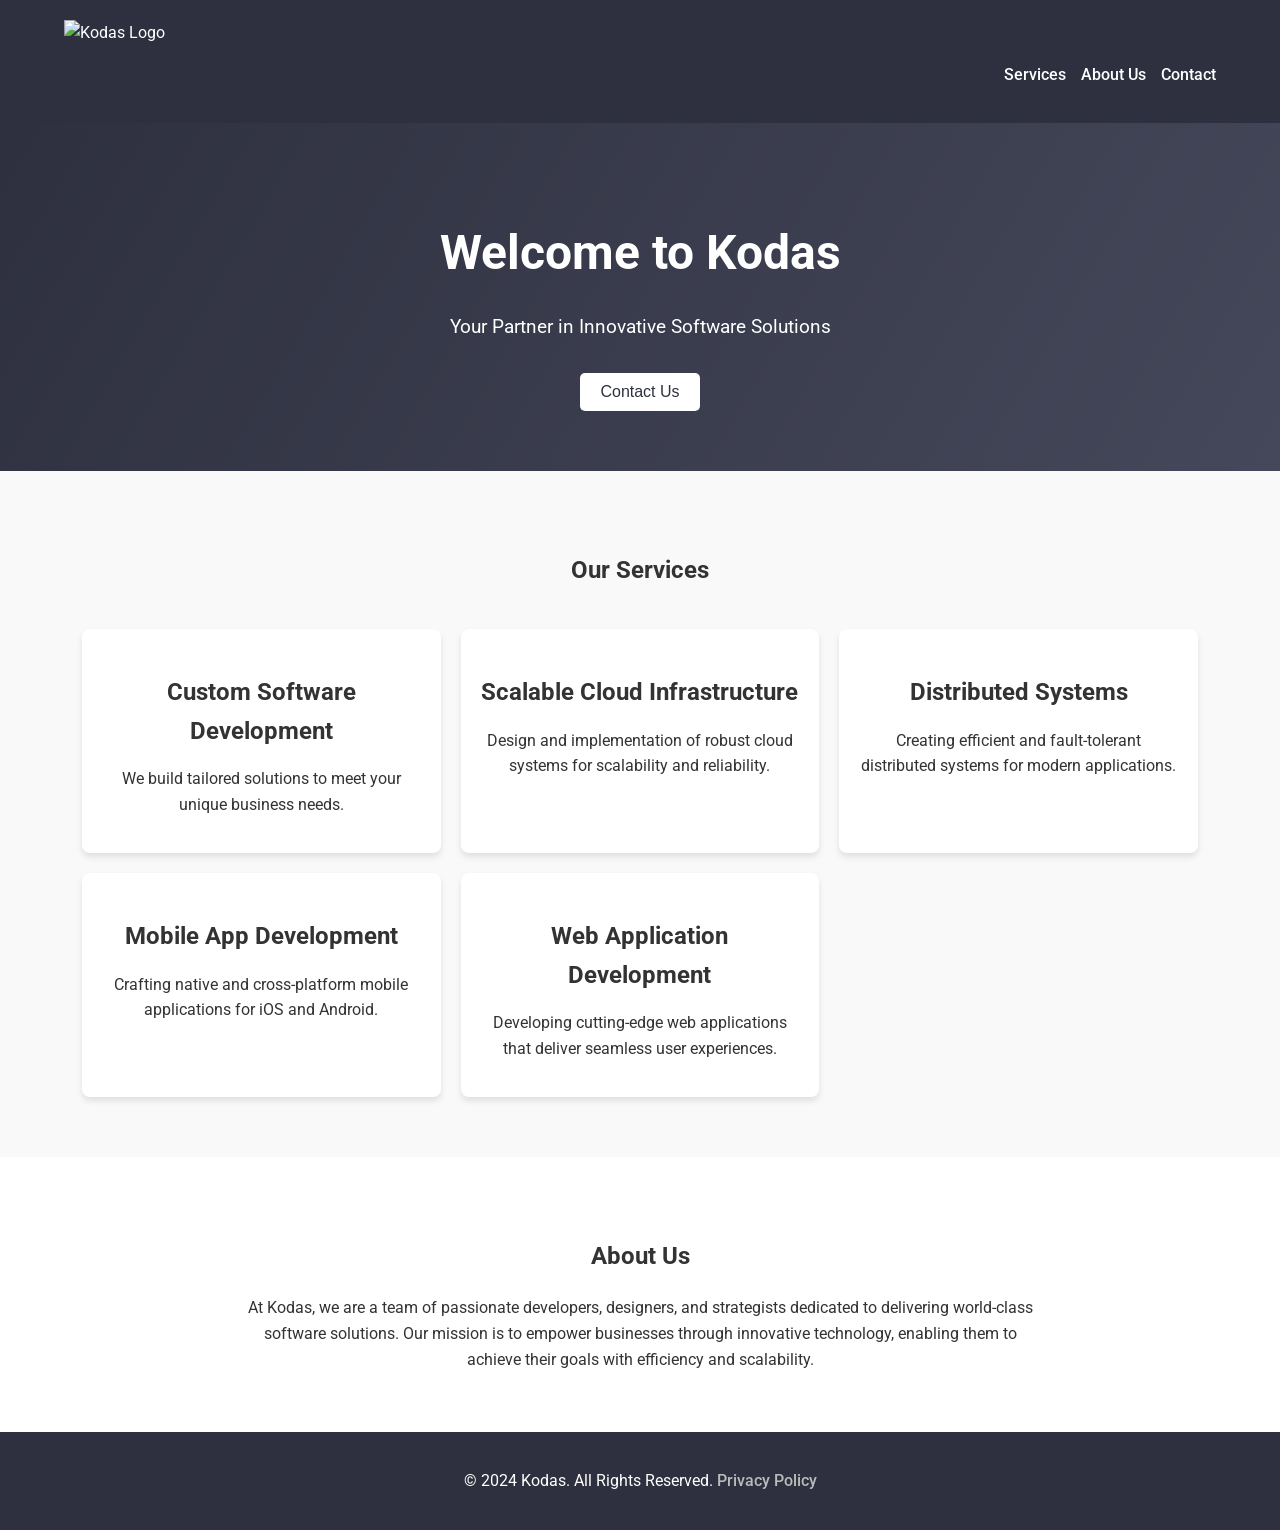
==== index.html @ a38db8ea "Initial commit" ====
<!DOCTYPE html>
<html lang="en">

<head>
    <meta charset="UTF-8">
    <meta name="viewport" content="width=device-width, initial-scale=1.0">
    <meta name="description" content="Landing page for Kodas, a professional software development company.">
    <title>Kodas - Software Development Experts</title>

    <!-- Google Font -->
    <link href="https://fonts.googleapis.com/css2?family=Roboto:wght@400;500;700&display=swap" rel="stylesheet">

    <style>
        body {
            margin: 0;
            font-family: 'Roboto', sans-serif;
            color: #333;
            line-height: 1.6;
        }

        /* General Styles */
        a {
            text-decoration: none;
            color: inherit;
        }

        .container {
            width: 90%;
            max-width: 1200px;
            margin: 0 auto;
        }

        header {
            background: #2e303f;
            color: white;
            padding: 20px 0;
        }

        header .logo img {
            height: 50px;
        }

        header nav ul {
            list-style: none;
            padding: 0;
            display: flex;
            justify-content: flex-end;
            gap: 15px;
        }

        header nav ul li a {
            color: white;
            font-weight: 500;
        }

        .hero {
            text-align: center;
            padding: 60px 20px;
            background: linear-gradient(120deg, #2e303f, #45485a);
            color: white;
        }

        .hero h1 {
            font-size: 3rem;
            margin-bottom: 20px;
        }

        .hero p {
            font-size: 1.2rem;
            margin-bottom: 30px;
        }

        .hero button {
            padding: 10px 20px;
            font-size: 1rem;
            color: #2e303f;
            background: white;
            border: none;
            border-radius: 5px;
            cursor: pointer;
            font-weight: 500;
        }

        section {
            padding: 60px 20px;
        }

        .services {
            background: #f9f9f9;
        }

        .services h2 {
            text-align: center;
            margin-bottom: 40px;
        }

        .services .service-items {
            display: grid;
            grid-template-columns: repeat(auto-fit, minmax(300px, 1fr));
            gap: 20px;
        }

        .services .service-item {
            background: white;
            padding: 20px;
            border-radius: 8px;
            box-shadow: 0 4px 6px rgba(0, 0, 0, 0.1);
            text-align: center;
        }

        .services .service-item h3 {
            margin-bottom: 10px;
            font-size: 1.5rem;
        }

        .services .service-item p {
            font-size: 1rem;
        }

        .about {
            text-align: center;
        }

        .about h2 {
            margin-bottom: 20px;
        }

        .about p {
            max-width: 800px;
            margin: 0 auto;
        }

        footer {
            background: #2e303f;
            color: white;
            text-align: center;
            padding: 20px;
        }

        footer a {
            color: #bbb;
            font-weight: 500;
        }
    </style>
</head>

<body>
    <header>
        <div class="container">
            <div class="logo">
                <img src="kodas_logo_white.png" alt="Kodas Logo">
            </div>
            <nav>
                <ul>
                    <li><a href="#services">Services</a></li>
                    <li><a href="#about">About Us</a></li>
                    <li><a href="#contact">Contact</a></li>
                </ul>
            </nav>
        </div>
    </header>

    <div class="hero">
        <div class="container">
            <h1>Welcome to Kodas</h1>
            <p>Your Partner in Innovative Software Solutions</p>
            <button>Contact Us</button>
        </div>
    </div>

    <section id="services" class="services">
        <div class="container">
            <h2>Our Services</h2>
            <div class="service-items">
                <div class="service-item">
                    <h3>Custom Software Development</h3>
                    <p>We build tailored solutions to meet your unique business needs.</p>
                </div>
                <div class="service-item">
                    <h3>Scalable Cloud Infrastructure</h3>
                    <p>Design and implementation of robust cloud systems for scalability and reliability.</p>
                </div>
                <div class="service-item">
                    <h3>Distributed Systems</h3>
                    <p>Creating efficient and fault-tolerant distributed systems for modern applications.</p>
                </div>
                <div class="service-item">
                    <h3>Mobile App Development</h3>
                    <p>Crafting native and cross-platform mobile applications for iOS and Android.</p>
                </div>
                <div class="service-item">
                    <h3>Web Application Development</h3>
                    <p>Developing cutting-edge web applications that deliver seamless user experiences.</p>
                </div>
            </div>
        </div>
    </section>

    <section id="about" class="about">
        <div class="container">
            <h2>About Us</h2>
            <p>At Kodas, we are a team of passionate developers, designers, and strategists dedicated to delivering
                world-class software solutions. Our mission is to empower businesses through innovative technology,
                enabling them to achieve their goals with efficiency and scalability.</p>
        </div>
    </section>

    <footer>
        <div class="container">
            <p>&copy; 2024 Kodas. All Rights Reserved. <a href="/privacy-policy">Privacy Policy</a></p>
        </div>
    </footer>
</body>

</html>
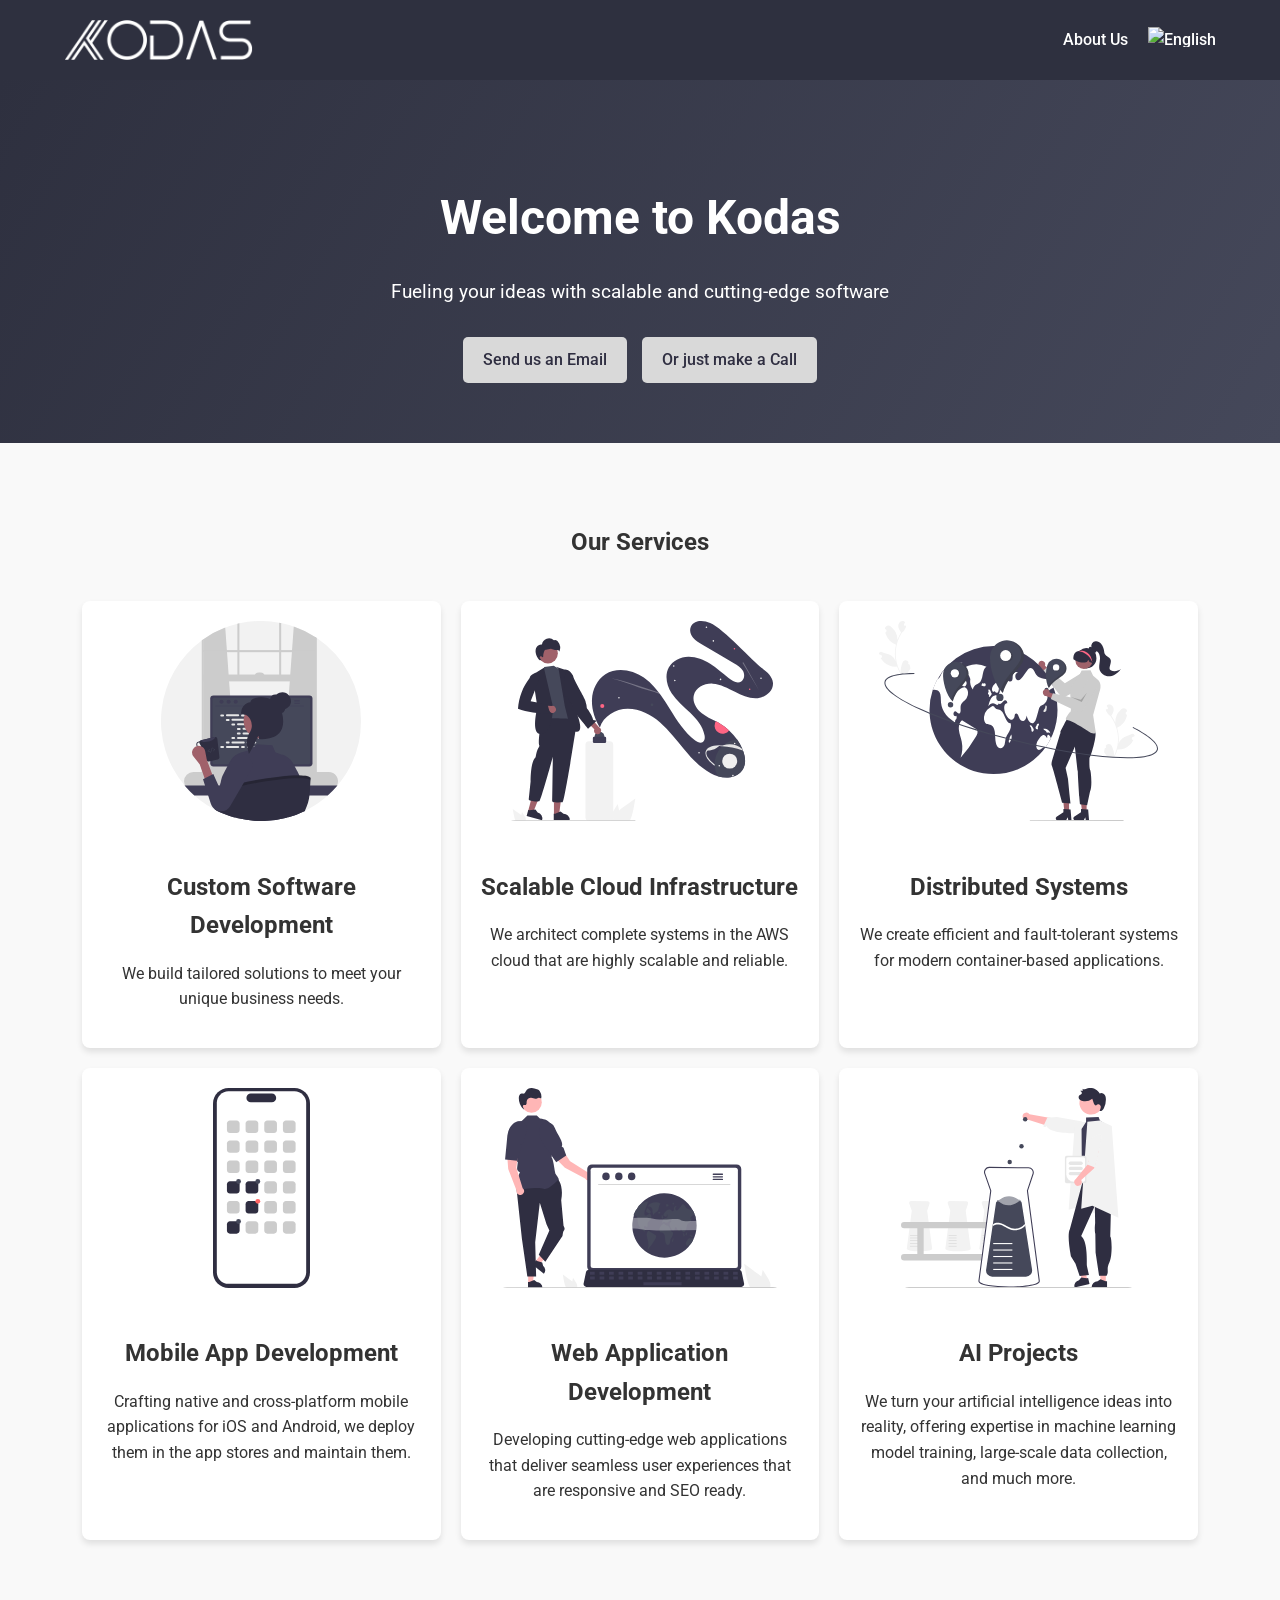
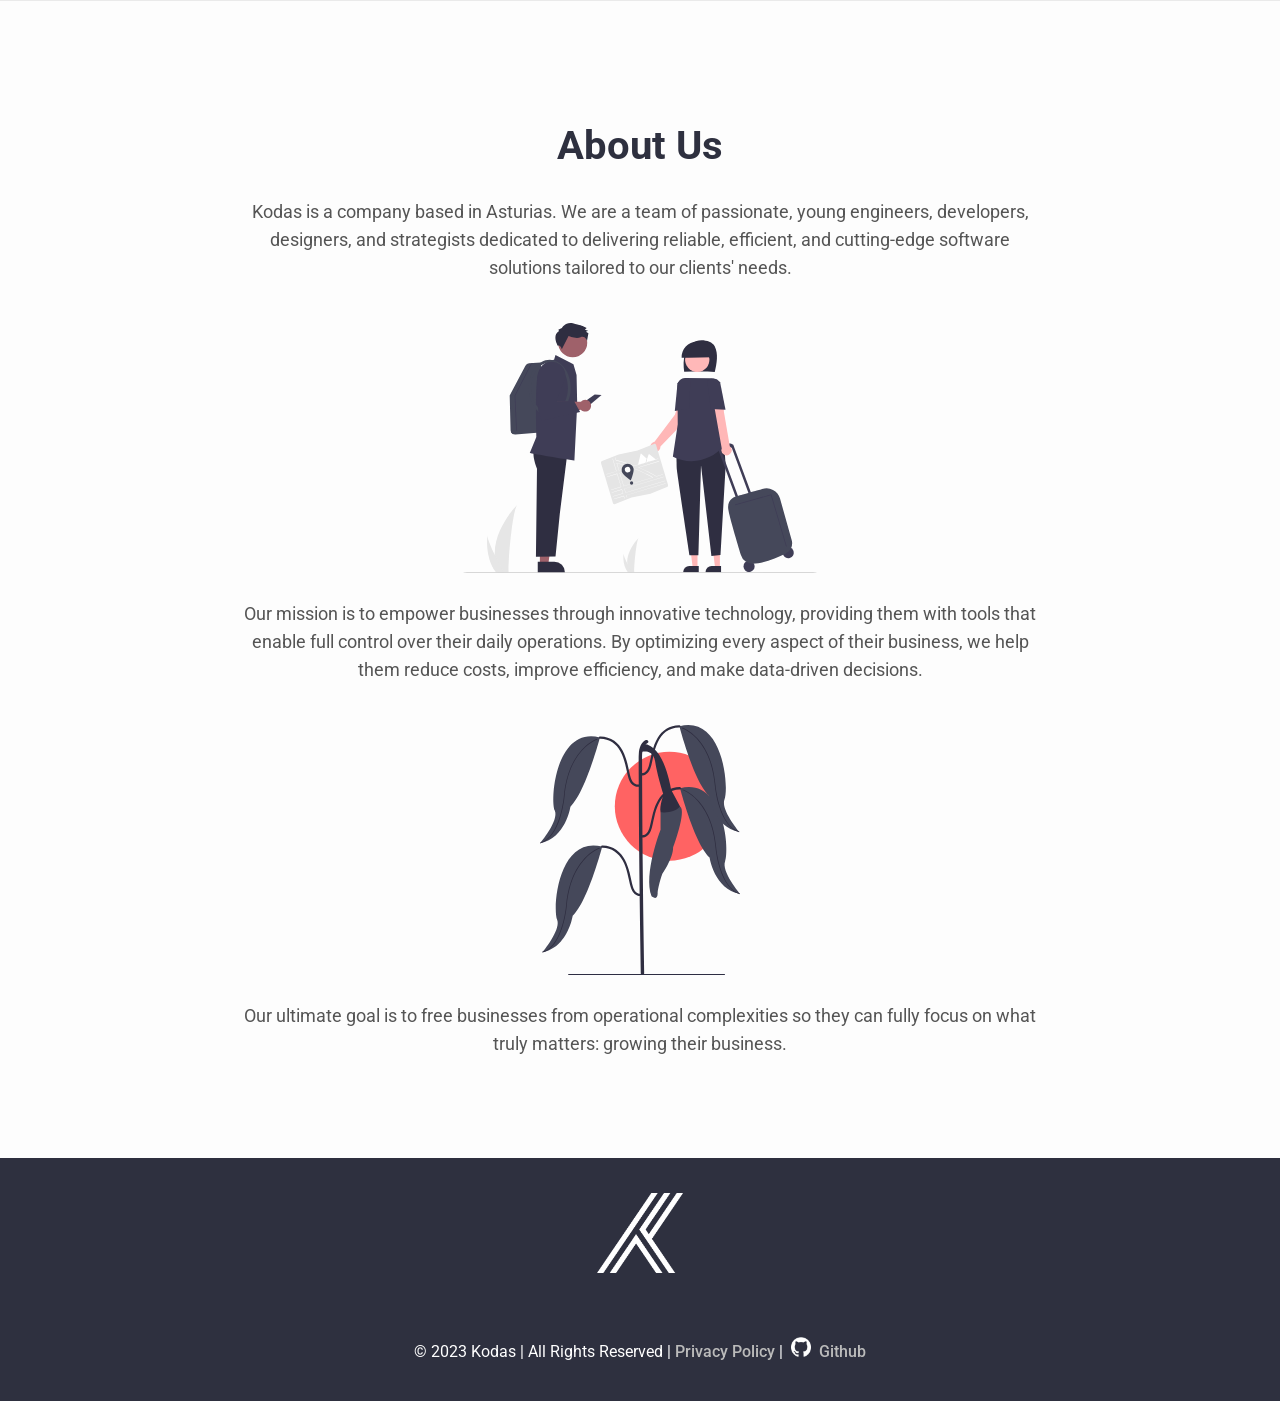
==== commit addffcc9: "chore: basic landing page" ====
--- a/index.html
+++ b/index.html
@@ -1,215 +1,497 @@
-<!DOCTYPE html>
+<!doctype html>
 <html lang="en">
-
-<head>
-    <meta charset="UTF-8">
-    <meta name="viewport" content="width=device-width, initial-scale=1.0">
-    <meta name="description" content="Landing page for Kodas, a professional software development company.">
-    <title>Kodas - Software Development Experts</title>
-
-    <!-- Google Font -->
-    <link href="https://fonts.googleapis.com/css2?family=Roboto:wght@400;500;700&display=swap" rel="stylesheet">
-
-    <style>
-        body {
-            margin: 0;
-            font-family: 'Roboto', sans-serif;
-            color: #333;
-            line-height: 1.6;
-        }
-
-        /* General Styles */
-        a {
-            text-decoration: none;
-            color: inherit;
-        }
-
-        .container {
-            width: 90%;
-            max-width: 1200px;
-            margin: 0 auto;
-        }
-
-        header {
-            background: #2e303f;
-            color: white;
-            padding: 20px 0;
-        }
-
-        header .logo img {
-            height: 50px;
-        }
-
-        header nav ul {
-            list-style: none;
-            padding: 0;
-            display: flex;
-            justify-content: flex-end;
-            gap: 15px;
-        }
-
-        header nav ul li a {
-            color: white;
-            font-weight: 500;
-        }
-
-        .hero {
-            text-align: center;
-            padding: 60px 20px;
-            background: linear-gradient(120deg, #2e303f, #45485a);
-            color: white;
-        }
-
-        .hero h1 {
-            font-size: 3rem;
-            margin-bottom: 20px;
-        }
-
-        .hero p {
-            font-size: 1.2rem;
-            margin-bottom: 30px;
-        }
-
-        .hero button {
-            padding: 10px 20px;
-            font-size: 1rem;
-            color: #2e303f;
-            background: white;
-            border: none;
-            border-radius: 5px;
-            cursor: pointer;
-            font-weight: 500;
-        }
-
-        section {
-            padding: 60px 20px;
-        }
-
-        .services {
-            background: #f9f9f9;
-        }
-
-        .services h2 {
-            text-align: center;
-            margin-bottom: 40px;
-        }
-
-        .services .service-items {
-            display: grid;
-            grid-template-columns: repeat(auto-fit, minmax(300px, 1fr));
-            gap: 20px;
-        }
-
-        .services .service-item {
-            background: white;
-            padding: 20px;
-            border-radius: 8px;
-            box-shadow: 0 4px 6px rgba(0, 0, 0, 0.1);
-            text-align: center;
-        }
-
-        .services .service-item h3 {
-            margin-bottom: 10px;
-            font-size: 1.5rem;
-        }
-
-        .services .service-item p {
-            font-size: 1rem;
-        }
-
-        .about {
-            text-align: center;
-        }
-
-        .about h2 {
-            margin-bottom: 20px;
-        }
-
-        .about p {
-            max-width: 800px;
-            margin: 0 auto;
-        }
-
-        footer {
-            background: #2e303f;
-            color: white;
-            text-align: center;
-            padding: 20px;
-        }
-
-        footer a {
-            color: #bbb;
-            font-weight: 500;
-        }
-    </style>
-</head>
-
-<body>
-    <header>
-        <div class="container">
-            <div class="logo">
-                <img src="kodas_logo_white.png" alt="Kodas Logo">
+    <head>
+        <meta charset="UTF-8" />
+        <meta name="viewport" content="width=device-width, initial-scale=1.0" />
+        <meta
+            name="description"
+            content="Landing page for Kodas, a professional software development company."
+        />
+        <title>Kodas Solutions</title>
+
+        <link rel="stylesheet" href="styles.css" />
+
+        <!-- Google Font -->
+        <link
+            href="https://fonts.googleapis.com/css2?family=Roboto:wght@400;500;700&display=swap"
+            rel="stylesheet"
+        />
+
+        <style>
+            body {
+                margin: 0;
+                font-family: "Roboto", sans-serif;
+                color: #333;
+                line-height: 1.6;
+            }
+
+            @media (max-width: 768px) {
+                .hide-on-smartphones {
+                    display: none;
+                }
+            }
+
+            /* General Styles */
+            a {
+                text-decoration: none;
+                color: inherit;
+            }
+
+            .container {
+                width: 90%;
+                max-width: 1200px;
+                margin: 0 auto;
+            }
+
+            header {
+                background: #2e303f;
+                color: white;
+                padding: 20px 0;
+            }
+
+            header .logo img {
+                height: 40px;
+            }
+
+            header nav ul {
+                list-style: none;
+                padding: 0;
+                display: flex;
+                justify-content: flex-end;
+                gap: 15px;
+            }
+
+            header nav ul li a {
+                color: white;
+                font-weight: 500;
+            }
+
+            .hero {
+                text-align: center;
+                padding: 60px 20px;
+                background: linear-gradient(120deg, #2e303f, #45485a);
+                color: white;
+            }
+
+            .hero-title {
+                font-size: 3rem;
+                margin-bottom: 20px;
+            }
+
+            .hero-subtitle {
+                font-size: 1.2rem;
+                margin-bottom: 30px;
+            }
+
+            .hero-actions {
+                display: flex;
+                justify-content: center;
+                gap: 15px;
+            }
+
+            .btn {
+                display: inline-block;
+                padding: 10px 20px;
+                font-size: 1rem;
+                border-radius: 5px;
+                text-decoration: none;
+                font-weight: 500;
+                transition: background-color 0.3s;
+                cursor: pointer;
+            }
+
+            .btn-primary {
+                background-color: #d9d9d9;
+                color: #2f2e41;
+                border: none;
+            }
+
+            .btn-primary:hover {
+                background-color: #e6e6e6;
+            }
+
+            .btn-secondary {
+                background-color: #d9d9d9;
+                color: #2f2e41;
+                border: none;
+            }
+
+            .btn-secondary:hover {
+                background-color: #e6e6e6;
+            }
+
+            .hero button {
+                color: #2e303f;
+                background: white;
+                border: none;
+                border-radius: 5px;
+                font-weight: 500;
+            }
+
+            .hero button:hover {
+                opacity: 0.9;
+            }
+
+            section {
+                padding: 60px 20px;
+            }
+
+            .services {
+                background: #f9f9f9;
+            }
+
+            .services h2 {
+                text-align: center;
+                margin-bottom: 40px;
+            }
+
+            .services img {
+                max-width: 100%;
+                border-radius: 8px;
+                margin-bottom: 15px;
+                height: 200px;
+            }
+
+            .services .service-items {
+                display: grid;
+                grid-template-columns: repeat(auto-fit, minmax(300px, 1fr));
+                gap: 20px;
+            }
+
+            .services .service-item {
+                background: white;
+                padding: 20px;
+                border-radius: 8px;
+                box-shadow: 0 4px 6px rgba(0, 0, 0, 0.1);
+                text-align: center;
+            }
+
+            .service-item {
+                transition:
+                    transform 0.3s,
+                    box-shadow 0.3s;
+            }
+
+            .service-item:hover {
+                transform: translateY(-7px);
+                box-shadow: 0 4px 8px rgba(0, 0, 0, 0.1);
+            }
+
+            .services .service-item img {
+                max-width: 100%;
+                border-radius: 8px;
+                margin-bottom: 15px;
+            }
+
+            .services .service-item h3 {
+                margin-bottom: 10px;
+                font-size: 1.5rem;
+            }
+
+            .services .service-item p {
+                font-size: 1rem;
+            }
+
+            .about {
+                background: #fdfdfd;
+                padding: 80px 20px;
+                border-top: 1px solid #eaeaea;
+                text-align: center;
+            }
+
+            .about h2 {
+                font-size: 2.5rem;
+                margin-bottom: 20px;
+                color: #2e303f;
+            }
+
+            .about img {
+                max-width: 100%;
+                border-radius: 8px;
+                margin: 20px 0;
+                margin-bottom: 40px;
+                height: 250px;
+            }
+
+            .about p {
+                max-width: 800px;
+                margin: 0 auto 20px;
+                font-size: 1.1rem;
+                color: #555;
+            }
+
+            .about ul {
+                list-style: none;
+                padding: 0;
+                max-width: 800px;
+                margin: 0 auto;
+                text-align: left;
+            }
+
+            .about ul li {
+                font-size: 1rem;
+                color: #333;
+                margin-bottom: 15px;
+            }
+
+            .about ul li strong {
+                color: #2e303f;
+            }
+
+            footer {
+                background: #2e303f;
+                color: white;
+                text-align: center;
+                padding: 20px;
+            }
+
+            footer img.footer-logo {
+                max-width: 100%;
+                margin-bottom: 30px;
+                margin-top: 15px;
+                height: 80px;
+            }
+
+            footer a {
+                color: #bbb;
+                font-weight: 500;
+            }
+        </style>
+    </head>
+
+    <body>
+        <header>
+            <div
+                class="container"
+                style="
+                    display: flex;
+                    align-items: center;
+                    justify-content: space-between;
+                "
+            >
+                <div class="logo" style="flex-shrink: 0; height: 40px">
+                    <img
+                        src="resources/images/full_logo_white.png"
+                        alt="Kodas Logo"
+                        style="height: 40px"
+                    />
+                </div>
+                <nav style="flex-grow: 1; text-align: right">
+                    <ul
+                        style="
+                            display: flex;
+                            list-style: none;
+                            margin: 0;
+                            padding: 0;
+                            gap: 20px;
+                        "
+                    >
+                        <li class="hide-on-smartphones">
+                            <a
+                                href="#about"
+                                style="
+                                    color: white;
+                                    font-weight: 500;
+                                    text-decoration: none;
+                                "
+                                >About Us</a
+                            >
+                        </li>
+                        <li>
+                            <a href="es/" title="English">
+                                <img
+                                    src="https://flagicons.lipis.dev/flags/4x3/us.svg"
+                                    alt="English"
+                                    style="height: 20px; display: block"
+                                />
+                            </a>
+                        </li>
+                    </ul>
+                </nav>
             </div>
-            <nav>
-                <ul>
-                    <li><a href="#services">Services</a></li>
-                    <li><a href="#about">About Us</a></li>
-                    <li><a href="#contact">Contact</a></li>
-                </ul>
-            </nav>
-        </div>
-    </header>
-
-    <div class="hero">
-        <div class="container">
-            <h1>Welcome to Kodas</h1>
-            <p>Your Partner in Innovative Software Solutions</p>
-            <button>Contact Us</button>
-        </div>
-    </div>
-
-    <section id="services" class="services">
-        <div class="container">
-            <h2>Our Services</h2>
-            <div class="service-items">
-                <div class="service-item">
-                    <h3>Custom Software Development</h3>
-                    <p>We build tailored solutions to meet your unique business needs.</p>
-                </div>
-                <div class="service-item">
-                    <h3>Scalable Cloud Infrastructure</h3>
-                    <p>Design and implementation of robust cloud systems for scalability and reliability.</p>
-                </div>
-                <div class="service-item">
-                    <h3>Distributed Systems</h3>
-                    <p>Creating efficient and fault-tolerant distributed systems for modern applications.</p>
-                </div>
-                <div class="service-item">
-                    <h3>Mobile App Development</h3>
-                    <p>Crafting native and cross-platform mobile applications for iOS and Android.</p>
-                </div>
-                <div class="service-item">
-                    <h3>Web Application Development</h3>
-                    <p>Developing cutting-edge web applications that deliver seamless user experiences.</p>
+        </header>
+
+        <section class="hero">
+            <div class="container">
+                <h1 class="hero-title">Welcome to Kodas</h1>
+                <p class="hero-subtitle">
+                    Fueling your ideas with scalable and cutting-edge software
+                </p>
+                <div class="hero-actions">
+                    <a
+                        href="mailto:info@kodas.es"
+                        class="btn btn-primary"
+                        role="button"
+                        aria-label="Send us an email"
+                    >
+                        Send us an Email
+                    </a>
+                    <a
+                        href="tel:+34649903113"
+                        class="btn btn-secondary"
+                        role="button"
+                        aria-label="Or just make a Call"
+                    >
+                        Or just make a Call
+                    </a>
                 </div>
             </div>
-        </div>
-    </section>
-
-    <section id="about" class="about">
-        <div class="container">
-            <h2>About Us</h2>
-            <p>At Kodas, we are a team of passionate developers, designers, and strategists dedicated to delivering
-                world-class software solutions. Our mission is to empower businesses through innovative technology,
-                enabling them to achieve their goals with efficiency and scalability.</p>
-        </div>
-    </section>
-
-    <footer>
-        <div class="container">
-            <p>&copy; 2024 Kodas. All Rights Reserved. <a href="/privacy-policy">Privacy Policy</a></p>
-        </div>
-    </footer>
-</body>
-
+        </section>
+
+        <section id="services" class="services">
+            <div class="container">
+                <h2>Our Services</h2>
+                <div class="service-items">
+                    <div class="service-item">
+                        <img
+                            src="resources/images/undraw_programmer_re_owql.svg"
+                            alt="Service 1"
+                        />
+                        <h3>Custom Software Development</h3>
+                        <p>
+                            We build tailored solutions to meet your unique
+                            business needs.
+                        </p>
+                    </div>
+                    <div class="service-item">
+                        <img
+                            src="resources/images/undraw_launching_re_tomg.svg"
+                            alt="Service 2"
+                        />
+                        <h3>Scalable Cloud Infrastructure</h3>
+                        <p>
+                            We architect complete systems in the AWS cloud that
+                            are highly scalable and reliable.
+                        </p>
+                    </div>
+                    <div class="service-item">
+                        <img
+                            src="resources/images/undraw_world_re_768g.svg"
+                            alt="Service 3"
+                        />
+                        <h3>Distributed Systems</h3>
+                        <p>
+                            We create efficient and fault-tolerant systems for
+                            modern container-based applications.
+                        </p>
+                    </div>
+                    <div class="service-item">
+                        <img
+                            src="resources/images/undraw_undraw_undraw_smartphone_34c3_-1-_orrt_-1-_tyrp.svg"
+                            alt="Service 4"
+                        />
+                        <h3>Mobile App Development</h3>
+                        <p>
+                            Crafting native and cross-platform mobile
+                            applications for iOS and Android, we deploy them in
+                            the app stores and maintain them.
+                        </p>
+                    </div>
+                    <div class="service-item">
+                        <img
+                            src="resources/images/undraw_startup_life_re_8ow9.svg"
+                            alt="Service 5"
+                        />
+                        <h3>Web Application Development</h3>
+                        <p>
+                            Developing cutting-edge web applications that
+                            deliver seamless user experiences that are
+                            responsive and SEO ready.
+                        </p>
+                    </div>
+                    <div class="service-item">
+                        <img
+                            src="resources/images/undraw_science_re_mnnr.svg"
+                            alt="Service 6"
+                        />
+                        <h3>AI Projects</h3>
+                        <p>
+                            We turn your artificial intelligence ideas into
+                            reality, offering expertise in machine learning
+                            model training, large-scale data collection, and
+                            much more.
+                        </p>
+                    </div>
+                </div>
+            </div>
+        </section>
+
+        <section id="about" class="about">
+            <div class="container">
+                <h2>About Us</h2>
+                <div class="about-intro">
+                    <p>
+                        Kodas is a company based in Asturias. We are a team of
+                        passionate, young engineers, developers, designers, and
+                        strategists dedicated to delivering reliable, efficient,
+                        and cutting-edge software solutions tailored to our
+                        clients' needs.
+                    </p>
+                    <img
+                        src="resources/images/undraw_travelers_re_y25a.svg"
+                        alt="Kodas Team"
+                        style="
+                            max-width: 100%;
+                            border-radius: 8px;
+                            margin: 20px 0;
+                        "
+                    />
+                </div>
+
+                <div class="about-mission">
+                    <p>
+                        Our mission is to empower businesses through innovative
+                        technology, providing them with tools that enable full
+                        control over their daily operations. By optimizing every
+                        aspect of their business, we help them reduce costs,
+                        improve efficiency, and make data-driven decisions.
+                    </p>
+                    <img
+                        src="resources/images/undraw_farming_ni77.svg"
+                        alt="Mission"
+                        style="
+                            max-width: 100%;
+                            border-radius: 8px;
+                            margin: 20px 0;
+                        "
+                    />
+                </div>
+
+                <div class="about-closing">
+                    <p>
+                        Our ultimate goal is to free businesses from operational
+                        complexities so they can fully focus on what truly
+                        matters: growing their business.
+                    </p>
+                </div>
+            </div>
+        </section>
+
+        <footer>
+            <div class="container">
+                <img
+                    class="footer-logo"
+                    src="resources/images/logo_white.png"
+                    alt="Logo"
+                />
+                <p>
+                    &copy; 2023 Kodas | All Rights Reserved |
+                    <a href="/privacy-policy">Privacy Policy</a>
+                    |&nbsp;
+                    <a
+                        href="https://github.com/kodas-solutions"
+                        target="_blank"
+                        rel="noopener noreferrer"
+                    >
+                        <img
+                            src="resources/images/github_logo.png"
+                            alt="GitHub"
+                            style="width: 20px; height: 20px; margin-top: 10px"
+                        />
+                        &nbsp;Github
+                    </a>
+                </p>
+            </div>
+        </footer>
+    </body>
 </html>
